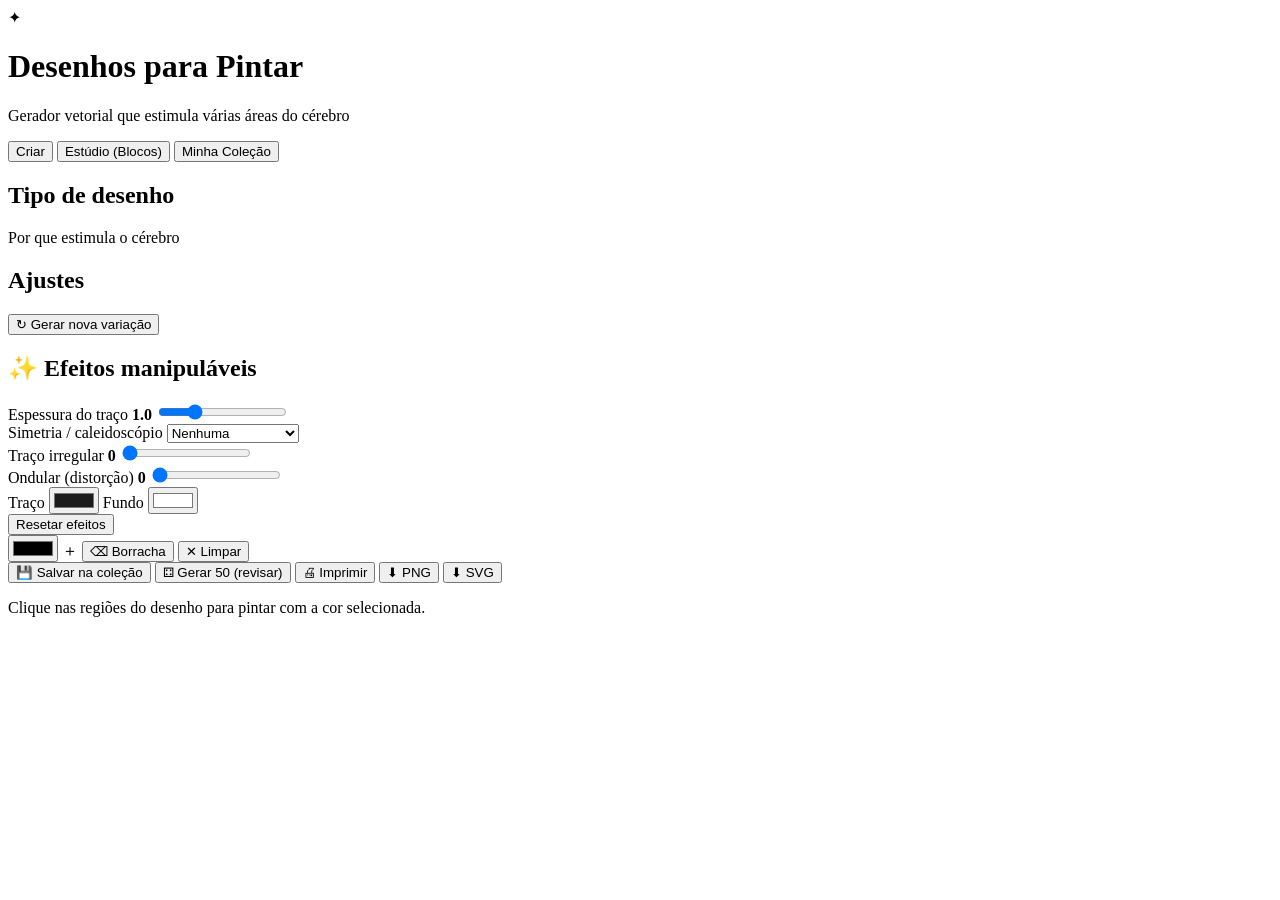
==== index.html @ e6aa1fad "setup: index base" ====
<!DOCTYPE html>
<html lang="pt-BR">
<head>
  <meta charset="UTF-8" />
  <meta name="viewport" content="width=device-width, initial-scale=1.0" />
  <title>Desenhos para Pintar · Estímulo Cerebral</title>
  <link rel="stylesheet" href="css/styles.css" />
</head>
<body>
  <header class="topo">
    <div class="marca">
      <span class="logo">✦</span>
      <div>
        <h1>Desenhos para Pintar</h1>
        <p>Gerador vetorial que estimula várias áreas do cérebro</p>
      </div>
    </div>
    <nav class="abas">
      <button id="tab-criar" class="ativo">Criar</button>
      <button id="tab-studio">Estúdio (Blocos)</button>
      <button id="tab-colecao">Minha Coleção</button>
    </nav>
  </header>

  <!-- ===================== VIEW: CRIAR ===================== -->
  <main id="view-criar" class="layout">
    <!-- Coluna 1: geradores + parâmetros -->
    <aside class="coluna painel">
      <h2 class="secao">Tipo de desenho</h2>
      <div id="lista-geradores" class="lista-geradores"></div>

      <div class="ficha">
        <h3 id="g-titulo"></h3>
        <p id="g-descricao" class="desc"></p>
        <span id="g-faixa" class="faixa"></span>
        <div id="g-areas" class="chips"></div>
        <p class="rotulo-mini">Por que estimula o cérebro</p>
        <p id="g-porque" class="porque"></p>
        <p id="g-algoritmo" class="algoritmo"></p>
      </div>

      <h2 class="secao">Ajustes</h2>
      <div id="painel-params" class="params"></div>
      <button id="btn-novo" class="btn primario largo">↻ Gerar nova variação</button>

      <h2 class="secao">✨ Efeitos manipuláveis</h2>
      <div class="efeitos">
        <div class="campo"><label>Espessura do traço <b id="fx-espessura-v">1.0</b></label>
          <input type="range" id="fx-espessura" min="30" max="300" value="100"></div>
        <div class="campo"><label>Simetria / caleidoscópio</label>
          <select id="fx-simetria">
            <option value="none">Nenhuma</option>
            <option value="h">Espelho horizontal</option>
            <option value="v">Espelho vertical</option>
            <option value="quad">Espelho 4×</option>
            <option value="radial6">Radial 6×</option>
            <option value="radial8">Radial 8×</option>
          </select></div>
        <div class="campo"><label>Traço irregular <b id="fx-rascunho-v">0</b></label>
          <input type="range" id="fx-rascunho" min="0" max="3" step="1" value="0"></div>
        <div class="campo"><label>Ondular (distorção) <b id="fx-ondular-v">0</b></label>
          <input type="range" id="fx-ondular" min="0" max="3" step="1" value="0"></div>
        <div class="campo cores">
          <label>Traço <input type="color" id="fx-cor-traco" value="#1b1b1b"></label>
          <label>Fundo <input type="color" id="fx-cor-fundo" value="#ffffff"></label>
        </div>
        <button id="fx-reset" class="btn largo">Resetar efeitos</button>
      </div>
    </aside>

    <!-- Coluna 2: palco de pintura -->
    <section class="coluna palco-wrap">
      <div class="ferramentas">
        <div id="paleta" class="paleta"></div>
        <label class="cor-custom-wrap" title="Cor personalizada">
          <input type="color" id="cor-custom" />
          <span>＋</span>
        </label>
        <span class="sep"></span>
        <button id="btn-borracha" class="btn icone" title="Borracha">⌫ Borracha</button>
        <button id="btn-limpar" class="btn icone" title="Limpar pintura">✕ Limpar</button>
      </div>

      <!-- Barra do editor de cena (só aparece em "Montar Cena") -->
      <div id="cena-tools" class="cena-tools" style="display:none">
        <div class="modo-toggle">
          <button id="modo-editar" class="ativo">✋ Editar</button>
          <button id="modo-pintar">🖌 Pintar</button>
        </div>
        <div id="edit-acoes" class="edit-acoes">
          <span class="sel-info" id="sel-info">Toque num elemento para selecionar</span>
          <div class="edit-botoes">
            <button data-ed="maior" title="Aumentar">⊕</button>
            <button data-ed="menor" title="Diminuir">⊖</button>
            <button data-ed="girar-e" title="Girar esquerda">⟲</button>
            <button data-ed="girar-d" title="Girar direita">⟳</button>
            <button data-ed="frente" title="Trazer para frente">⬆</button>
            <button data-ed="tras" title="Enviar para trás">⬇</button>
            <button data-ed="duplicar" title="Duplicar">⧉</button>
            <button data-ed="excluir" class="perigo" title="Excluir">🗑</button>
          </div>
          <div class="edit-botoes">
            <button id="btn-adicionar" class="destaque">＋ Adicionar</button>
            <button id="btn-camadas">▤ Camadas</button>
            <button data-ed="separar">✥ Separar</button>
            <button data-ed="alinhar">⊞ Auto-alinhar</button>
            <button data-ed="embaralhar">🎲 Embaralhar</button>
          </div>
        </div>
        <div id="add-panel" class="add-panel" style="display:none"></div>
        <div id="layers-panel" class="layers-panel" style="display:none"></div>
      </div>

      <div id="palco" class="palco">
        <div id="svg-host"></div>
        <div id="carregando" class="carregando" style="display:none">
          <div class="spinner"></div>
          <span>Gerando padrão…</span>
        </div>
      </div>

      <div class="acoes">
        <button id="btn-salvar" class="btn primario">💾 Salvar na coleção</button>
        <button id="btn-massa" class="btn">⚃ Gerar 50 (revisar)</button>
        <button id="btn-imprimir" class="btn">🖨 Imprimir</button>
        <button id="btn-png" class="btn">⬇ PNG</button>
        <button id="btn-svg" class="btn">⬇ SVG</button>
      </div>
      <p class="dica">Clique nas regiões do desenho para pintar com a cor selecionada.</p>
    </section>
  </main>

  <!-- ===================== VIEW: COLEÇÃO ===================== -->
  <main id="view-colecao" class="colecao" style="display:none">
    <h2 class="secao">Minha Coleção</h2>
    <p id="colecao-vazia" class="vazia">Você ainda não salvou nenhum desenho. Crie um e clique em “Salvar na coleção”.</p>
    <div id="colecao-grid" class="colecao-grid"></div>
  </main>

  <!-- ===================== VIEW: ESTÚDIO (BLOCOS) ===================== -->
  <main id="view-studio" class="studio" style="display:none">
    <aside class="st-col st-camadas">
      <h2 class="secao">Camadas <small>(infinitas)</small></h2>
      <button id="st-nova" class="btn primario largo">＋ Nova camada</button>
      <div id="st-lista" class="st-lista"></div>
      <p class="dica">Cada camada tem uma <b>fonte</b> + uma <b>pilha de blocos</b> (lógica) que transforma a imagem — como um Scratch de imagens.</p>
    </aside>
    <section class="st-col st-canvas-wrap">
      <div id="st-toolbar" class="ferramentas"></div>
      <div id="st-canvas" class="palco"><div id="st-host"></div></div>
      <div id="st-acoes" class="acoes"></div>
    </section>
    <aside class="st-col st-programa">
      <h2 class="secao">Programa da camada</h2>
      <div id="st-fonte" class="st-fonte"></div>
      <h3 class="rotulo-mini">Blocos (lógica) — executados de cima p/ baixo</h3>
      <div id="st-add-bloco"></div>
      <div id="st-blocos" class="st-blocos"></div>
    </aside>
  </main>

  <div id="toast" class="toast"></div>

  <!-- Modal: geração em massa (lote misto) -->
  <div id="batch-modal" class="modal" style="display:none">
    <div class="modal-box grande">
      <div class="modal-topo">
        <h2>Gerar lote misto — escolha geradores e quantidades</h2>
        <button id="batch-fechar" class="modal-x">✕</button>
      </div>
      <div id="batch-receita" class="batch-receita"></div>
      <div class="batch-barra">
        <button id="batch-add-gen" class="btn">＋ Adicionar gerador</button>
        <button id="batch-gerar" class="btn primario">⚡ Gerar lote</button>
        <button id="batch-parar" class="btn">⏹ Parar</button>
        <span id="batch-status" class="batch-status"></span>
      </div>
      <div class="batch-barra batch-export">
        <span class="exp-rotulo">Exportar tudo:</span>
        <button id="batch-pdf" class="btn">🖨 PDF (1 por página)</button>
        <button id="batch-todos-png" class="btn">⬇ Todos PNG</button>
        <button id="batch-todos-svg" class="btn">⬇ Todos SVG</button>
      </div>
      <div id="batch-grid" class="batch-grid"></div>
    </div>
  </div>

  <!-- Dados (carregados como script p/ funcionar com duplo-clique, sem servidor) -->
  <script src="data/dataset.js"></script>
  <script src="js/generators.js"></script>
  <script src="js/elements.js"></script>
  <script src="js/editor.js"></script>
  <script src="js/fields.js"></script>
  <script src="js/effects.js"></script>
  <script src="js/batch.js"></script>
  <script src="js/storage.js"></script>
  <script src="js/studio.js"></script>
  <script src="js/app.js"></script>
</body>
</html>
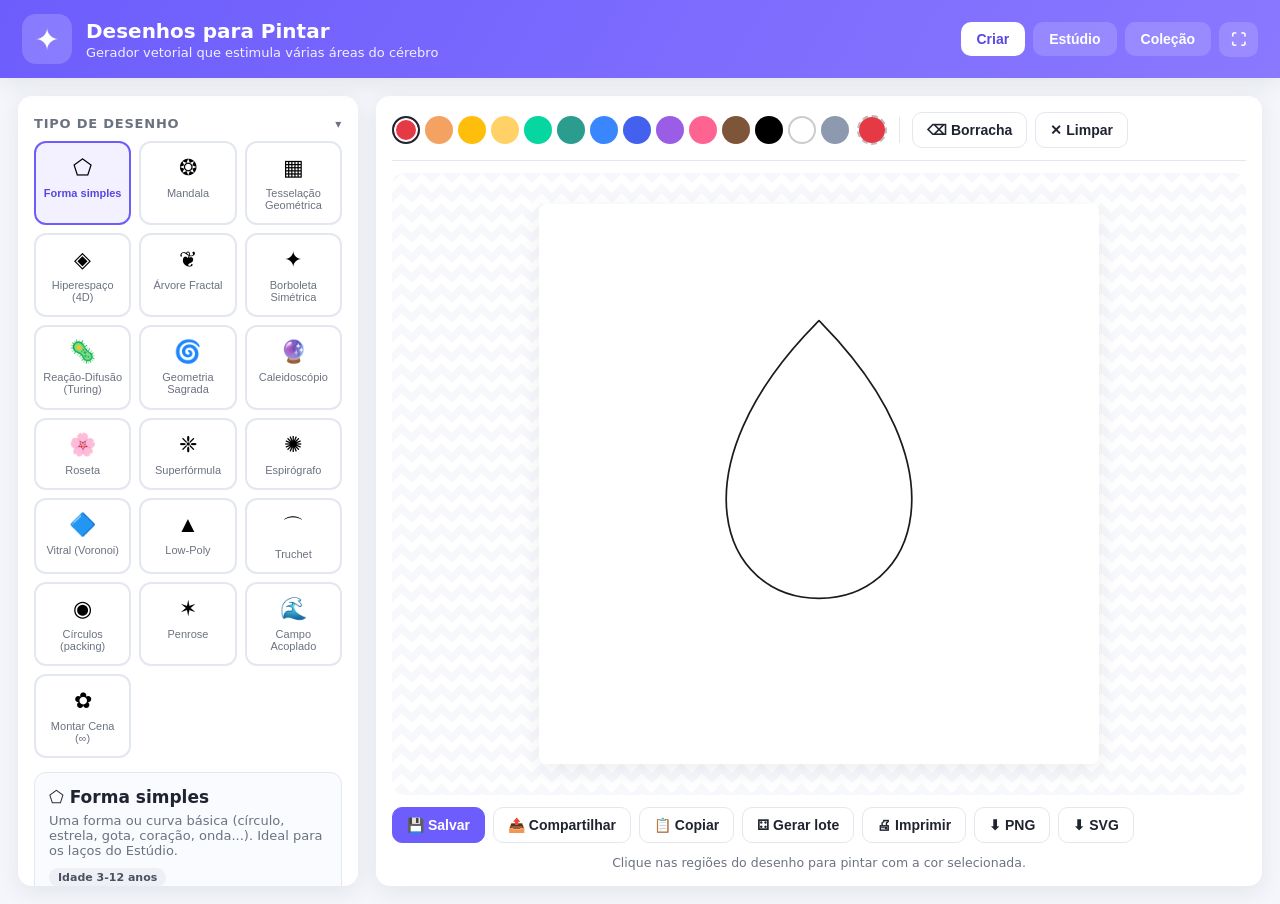
==== commit 590c30c1: "feat: melhoria layout mobile" ====
--- a/index.html
+++ b/index.html
@@ -17,8 +17,9 @@
     </div>
     <nav class="abas">
       <button id="tab-criar" class="ativo">Criar</button>
-      <button id="tab-studio">Estúdio (Blocos)</button>
-      <button id="tab-colecao">Minha Coleção</button>
+      <button id="tab-studio">Estúdio</button>
+      <button id="tab-colecao">Coleção</button>
+      <button id="btn-foco" title="Modo foco (esconder painéis)">⛶</button>
     </nav>
   </header>
 
@@ -120,8 +121,10 @@
       </div>
 
       <div class="acoes">
-        <button id="btn-salvar" class="btn primario">💾 Salvar na coleção</button>
-        <button id="btn-massa" class="btn">⚃ Gerar 50 (revisar)</button>
+        <button id="btn-salvar" class="btn primario">💾 Salvar</button>
+        <button id="btn-compartilhar" class="btn">📤 Compartilhar</button>
+        <button id="btn-copiar" class="btn">📋 Copiar</button>
+        <button id="btn-massa" class="btn">⚃ Gerar lote</button>
         <button id="btn-imprimir" class="btn">🖨 Imprimir</button>
         <button id="btn-png" class="btn">⬇ PNG</button>
         <button id="btn-svg" class="btn">⬇ SVG</button>
@@ -159,6 +162,22 @@
     </aside>
   </main>
 
+  <!-- Gaveta de cores (mobile) -->
+  <div id="sheet-paleta" class="sheet">
+    <div class="sheet-grip"></div>
+    <div class="sheet-titulo">Cores</div>
+    <div id="sheet-cores" class="sheet-cores"></div>
+  </div>
+
+  <!-- Barra inferior (mobile) -->
+  <nav id="mobile-bar" class="mobile-bar">
+    <button data-mb="gerar">↻<small>Gerar</small></button>
+    <button data-mb="cores">🎨<small>Cores</small></button>
+    <button data-mb="salvar">💾<small>Salvar</small></button>
+    <button data-mb="compartilhar">📤<small>Enviar</small></button>
+    <button data-mb="foco">⛶<small>Foco</small></button>
+  </nav>
+
   <div id="toast" class="toast"></div>
 
   <!-- Modal: geração em massa (lote misto) -->
--- a/css/styles.css
+++ b/css/styles.css
@@ -0,0 +1,437 @@
+:root {
+  --bg: #f4f6fb;
+  --card: #ffffff;
+  --ink: #1f2430;
+  --muted: #6b7280;
+  --line: #e3e7ef;
+  --brand: #6d5dfc;
+  --brand-d: #5847e0;
+  --radius: 14px;
+  --shadow: 0 6px 22px rgba(31, 36, 48, 0.08);
+  font-family: system-ui, "Segoe UI", Roboto, sans-serif;
+}
+
+* { box-sizing: border-box; }
+body {
+  margin: 0;
+  background: var(--bg);
+  color: var(--ink);
+}
+
+/* ───── Topo ───── */
+.topo {
+  display: flex; align-items: center; justify-content: space-between;
+  padding: 14px 22px;
+  background: linear-gradient(120deg, #6d5dfc, #8a78ff);
+  color: #fff;
+  box-shadow: var(--shadow);
+}
+.marca { display: flex; align-items: center; gap: 14px; }
+.logo {
+  font-size: 30px; width: 50px; height: 50px;
+  display: grid; place-items: center;
+  background: rgba(255, 255, 255, 0.18); border-radius: 14px;
+}
+.topo h1 { font-size: 20px; margin: 0; }
+.topo p { margin: 2px 0 0; font-size: 13px; opacity: 0.9; }
+.abas button {
+  background: rgba(255, 255, 255, 0.15); color: #fff;
+  border: 0; padding: 9px 16px; margin-left: 8px;
+  border-radius: 10px; cursor: pointer; font-size: 14px; font-weight: 600;
+}
+.abas button.ativo { background: #fff; color: var(--brand-d); }
+
+/* ───── Layout principal ───── */
+.layout {
+  display: grid;
+  grid-template-columns: 340px 1fr;
+  gap: 18px;
+  padding: 18px;
+  max-width: 1280px;
+  margin: 0 auto;
+}
+.coluna { min-width: 0; }
+.painel {
+  background: var(--card); border-radius: var(--radius);
+  padding: 16px; box-shadow: var(--shadow);
+  max-height: calc(100vh - 110px); overflow-y: auto;
+}
+.secao { font-size: 13px; text-transform: uppercase; letter-spacing: .06em;
+  color: var(--muted); margin: 4px 0 10px; }
+
+/* ───── Lista de geradores ───── */
+.lista-geradores {
+  display: grid; grid-template-columns: repeat(3, 1fr); gap: 8px;
+}
+.gerador-card {
+  display: flex; flex-direction: column; align-items: center; gap: 6px;
+  padding: 12px 6px; border: 2px solid var(--line); background: #fff;
+  border-radius: 12px; cursor: pointer; transition: .15s;
+}
+.gerador-card:hover { border-color: #c9c2ff; }
+.gerador-card.ativo { border-color: var(--brand); background: #f3f1ff; }
+.g-icone { font-size: 22px; }
+.g-nome { font-size: 11px; text-align: center; line-height: 1.1; color: var(--muted); }
+.gerador-card.ativo .g-nome { color: var(--brand-d); font-weight: 600; }
+
+/* ───── Ficha do gerador ───── */
+.ficha {
+  margin: 14px 0; padding: 14px; background: #fafbff;
+  border: 1px solid var(--line); border-radius: 12px;
+}
+.ficha h3 { margin: 0 0 6px; font-size: 17px; }
+.desc { margin: 0 0 8px; font-size: 13px; color: var(--muted); }
+.faixa {
+  display: inline-block; font-size: 11px; font-weight: 600;
+  background: #eef0f6; color: #4b5160; padding: 3px 9px; border-radius: 20px;
+}
+.chips { display: flex; flex-wrap: wrap; gap: 5px; margin: 10px 0; }
+.chip {
+  font-size: 11px; font-weight: 600; color: #fff;
+  background: var(--c, #888); padding: 3px 9px; border-radius: 20px;
+  cursor: help;
+}
+.rotulo-mini { font-size: 11px; text-transform: uppercase; letter-spacing: .05em;
+  color: var(--muted); margin: 10px 0 3px; }
+.porque { font-size: 12.5px; line-height: 1.5; color: #525866; margin: 0; }
+.algoritmo { font-size: 11px; color: var(--muted); margin: 8px 0 0; }
+.algoritmo code { background: #eef0f6; padding: 1px 5px; border-radius: 5px;
+  font-size: 10.5px; color: #4b5160; }
+
+/* ───── Parâmetros ───── */
+.params { display: flex; flex-direction: column; gap: 12px; margin-bottom: 14px; }
+.campo label { font-size: 13px; font-weight: 600; display: block; margin-bottom: 5px; }
+.campo label b { color: var(--brand-d); }
+.campo input[type=range] { width: 100%; accent-color: var(--brand); }
+.campo select {
+  width: 100%; padding: 8px; border: 1px solid var(--line);
+  border-radius: 8px; font-size: 14px; background: #fff;
+}
+.multi-grid { display: grid; grid-template-columns: repeat(2, 1fr); gap: 6px; }
+.multi-btn {
+  padding: 7px; border: 1.5px solid var(--line); background: #fff;
+  border-radius: 8px; cursor: pointer; font-size: 12.5px; text-transform: capitalize;
+}
+.multi-btn.on { border-color: var(--brand); background: #f0eeff; color: var(--brand-d); font-weight: 600; }
+
+/* ───── Botões ───── */
+.btn {
+  border: 1px solid var(--line); background: #fff; color: var(--ink);
+  padding: 9px 14px; border-radius: 10px; cursor: pointer; font-size: 14px;
+  font-weight: 600; transition: .15s;
+}
+.btn:hover { background: #f5f6fa; }
+.btn.primario { background: var(--brand); color: #fff; border-color: var(--brand); }
+.btn.primario:hover { background: var(--brand-d); }
+.btn.largo { width: 100%; }
+.btn.icone.ativo { background: var(--brand); color: #fff; border-color: var(--brand); }
+
+/* ───── Palco ───── */
+.palco-wrap {
+  background: var(--card); border-radius: var(--radius);
+  padding: 16px; box-shadow: var(--shadow);
+  display: flex; flex-direction: column; gap: 12px;
+}
+.ferramentas {
+  display: flex; align-items: center; gap: 8px; flex-wrap: wrap;
+  padding-bottom: 12px; border-bottom: 1px solid var(--line);
+}
+.paleta { display: flex; gap: 5px; flex-wrap: wrap; }
+.swatch {
+  width: 28px; height: 28px; border-radius: 50%; border: 2px solid transparent;
+  cursor: pointer; padding: 0; transition: transform .1s;
+}
+.swatch:hover { transform: scale(1.12); }
+.swatch.sel { border-color: var(--ink); box-shadow: 0 0 0 2px #fff inset; }
+.cor-custom-wrap {
+  position: relative; width: 30px; height: 30px; border-radius: 50%;
+  overflow: hidden; border: 2px dashed #bbb; cursor: pointer;
+  display: grid; place-items: center;
+}
+.cor-custom-wrap input { position: absolute; inset: -6px; width: 200%; height: 200%; cursor: pointer; border: 0; }
+.cor-custom-wrap span { font-size: 16px; color: #888; pointer-events: none; }
+.sep { width: 1px; height: 26px; background: var(--line); margin: 0 4px; }
+
+.palco {
+  flex: 1; display: grid; place-items: center; position: relative;
+  background:
+    linear-gradient(45deg, #f7f8fc 25%, transparent 25%) -10px 0,
+    linear-gradient(-45deg, #f7f8fc 25%, transparent 25%) -10px 0,
+    linear-gradient(45deg, transparent 75%, #f7f8fc 75%),
+    linear-gradient(-45deg, transparent 75%, #f7f8fc 75%);
+  background-size: 20px 20px; background-color: #fff;
+  border-radius: 12px; padding: 12px; min-height: 420px;
+}
+#svg-host { display: grid; place-items: center; width: 100%; }
+.palco svg {
+  width: 100%; max-width: 560px; height: auto;
+  background: #fff; border-radius: 8px; box-shadow: var(--shadow);
+}
+.palco .region { transition: fill .08s; }
+.palco .region:hover { fill-opacity: .85; }
+.palco .contorno { pointer-events: none; stroke-width: 1.4; }
+
+/* overlay de carregamento (geradores de campo são síncronos e lentos) */
+.carregando {
+  position: absolute; inset: 0; display: flex; flex-direction: column;
+  align-items: center; justify-content: center; gap: 12px;
+  background: rgba(255, 255, 255, 0.82); border-radius: 12px;
+  font-weight: 600; color: var(--brand-d); z-index: 5;
+}
+.spinner {
+  width: 44px; height: 44px; border: 5px solid #e3e0ff;
+  border-top-color: var(--brand); border-radius: 50%;
+  animation: girar 0.8s linear infinite;
+}
+@keyframes girar { to { transform: rotate(360deg); } }
+
+.acoes { display: flex; gap: 8px; flex-wrap: wrap; }
+.dica { font-size: 12.5px; color: var(--muted); margin: 0; text-align: center; }
+
+/* ───── Coleção ───── */
+.colecao { max-width: 1280px; margin: 0 auto; padding: 18px; }
+.vazia { color: var(--muted); background: #fff; padding: 30px; border-radius: var(--radius);
+  text-align: center; box-shadow: var(--shadow); }
+.colecao-grid {
+  display: grid; grid-template-columns: repeat(auto-fill, minmax(230px, 1fr)); gap: 16px;
+}
+.col-card { background: #fff; border-radius: var(--radius); overflow: hidden; box-shadow: var(--shadow); }
+.col-thumb { background: #fff; display: grid; place-items: center; padding: 10px; }
+.col-thumb svg { width: 100%; height: auto; max-height: 200px; }
+.col-info { padding: 10px 12px; }
+.col-info b { font-size: 14px; }
+.col-areas { display: flex; flex-wrap: wrap; gap: 4px; margin-top: 6px; }
+.col-acoes { display: flex; gap: 4px; padding: 0 12px 12px; flex-wrap: wrap; }
+.col-acoes button {
+  flex: 1; min-width: 52px; padding: 6px; border: 1px solid var(--line);
+  background: #fff; border-radius: 8px; cursor: pointer; font-size: 12px; font-weight: 600;
+}
+.col-acoes button:hover { background: #f5f6fa; }
+.col-acoes .perigo { color: #d6336c; border-color: #f3c0d2; }
+
+/* ───── Toast ───── */
+.toast {
+  position: fixed; bottom: 24px; left: 50%; transform: translateX(-50%) translateY(20px);
+  background: #1f2430; color: #fff; padding: 12px 22px; border-radius: 12px;
+  opacity: 0; pointer-events: none; transition: .25s; font-weight: 600; z-index: 50;
+}
+.toast.show { opacity: 1; transform: translateX(-50%) translateY(0); }
+
+/* ───── Editor de cena ───── */
+.cena-tools {
+  border: 1px solid var(--line); border-radius: 12px; padding: 10px;
+  background: #fafbff; display: flex; flex-direction: column; gap: 8px;
+}
+.modo-toggle { display: flex; gap: 6px; }
+.modo-toggle button {
+  flex: 1; padding: 8px; border: 1.5px solid var(--line); background: #fff;
+  border-radius: 8px; cursor: pointer; font-weight: 600; font-size: 13px;
+}
+.modo-toggle button.ativo { background: var(--brand); color: #fff; border-color: var(--brand); }
+.edit-acoes { display: flex; flex-direction: column; gap: 8px; }
+.sel-info { font-size: 12px; color: var(--muted); }
+.edit-acoes.tem-sel .sel-info { color: var(--brand-d); font-weight: 600; }
+.edit-botoes { display: flex; flex-wrap: wrap; gap: 5px; }
+.edit-botoes button {
+  min-width: 38px; padding: 7px 9px; border: 1px solid var(--line); background: #fff;
+  border-radius: 8px; cursor: pointer; font-size: 14px; font-weight: 600;
+}
+.edit-botoes button:hover { background: #f0eeff; border-color: #c9c2ff; }
+.edit-botoes .perigo { color: #d6336c; border-color: #f3c0d2; }
+.edit-botoes .destaque { background: var(--brand); color: #fff; border-color: var(--brand); }
+.add-panel {
+  max-height: 200px; overflow-y: auto; border-top: 1px solid var(--line);
+  padding-top: 8px; display: flex; flex-direction: column; gap: 8px;
+}
+.add-cat b { font-size: 12px; color: var(--muted); }
+.add-grid { display: grid; grid-template-columns: repeat(4, 1fr); gap: 4px; margin-top: 4px; }
+.add-grid button {
+  padding: 6px 4px; border: 1px solid var(--line); background: #fff; border-radius: 7px;
+  cursor: pointer; font-size: 11px; text-transform: capitalize;
+}
+.add-grid button:hover { background: #f0eeff; border-color: #c9c2ff; }
+/* destaque do elemento selecionado na cena */
+.palco .elemento { cursor: move; }
+.palco .elemento.sel > * { stroke: #6d5dfc; stroke-width: 3.4; }
+
+/* ───── Efeitos ───── */
+.efeitos { display: flex; flex-direction: column; gap: 11px; margin-bottom: 12px; }
+.efeitos .cores { display: flex; gap: 10px; }
+.efeitos .cores label { display: flex; align-items: center; gap: 6px; font-size: 13px; font-weight: 600; }
+.efeitos .cores input[type=color] { width: 34px; height: 28px; border: 1px solid var(--line); border-radius: 6px; padding: 0; cursor: pointer; background: none; }
+
+/* ───── Painel de camadas ───── */
+.layers-panel { max-height: 220px; overflow-y: auto; border-top: 1px solid var(--line); padding-top: 8px; display: flex; flex-direction: column; gap: 4px; }
+.vazia-mini { font-size: 12px; color: var(--muted); text-align: center; padding: 10px; }
+.layer-row { display: flex; align-items: center; gap: 3px; padding: 3px; border: 1px solid var(--line); border-radius: 7px; background: #fff; }
+.layer-row.sel { border-color: var(--brand); background: #f3f1ff; }
+.layer-row button { border: 0; background: none; cursor: pointer; font-size: 13px; padding: 3px 4px; border-radius: 5px; }
+.layer-row button:hover { background: #eceafe; }
+.layer-row .ly-nome { flex: 1; font-size: 12.5px; cursor: pointer; text-transform: capitalize; padding: 0 4px; white-space: nowrap; overflow: hidden; text-overflow: ellipsis; }
+
+/* ───── Modal genérico ───── */
+.modal {
+  position: fixed; inset: 0; background: rgba(20, 22, 30, 0.55);
+  display: flex; align-items: center; justify-content: center; z-index: 100; padding: 20px;
+}
+.modal-box {
+  background: #fff; border-radius: 16px; box-shadow: 0 20px 60px rgba(0, 0, 0, .3);
+  width: 100%; max-width: 560px; max-height: 90vh; display: flex; flex-direction: column;
+}
+.modal-box.grande { max-width: 1040px; }
+.modal-topo { display: flex; align-items: center; justify-content: space-between;
+  padding: 14px 18px; border-bottom: 1px solid var(--line); }
+.modal-topo h2 { margin: 0; font-size: 17px; }
+.modal-x { background: none; border: 0; font-size: 18px; cursor: pointer; color: var(--muted); }
+.batch-barra { display: flex; align-items: center; gap: 10px; padding: 12px 18px;
+  border-bottom: 1px solid var(--line); flex-wrap: wrap; }
+.batch-barra label { font-size: 13px; font-weight: 600; display: flex; align-items: center; gap: 6px; }
+.batch-barra select { padding: 6px; border: 1px solid var(--line); border-radius: 8px; }
+.batch-status { font-size: 13px; color: var(--muted); margin-left: auto; }
+.batch-receita { display: flex; flex-direction: column; gap: 6px; padding: 14px 18px 6px; max-height: 200px; overflow-y: auto; }
+.receita-row { display: flex; align-items: center; gap: 8px; }
+.receita-qtd { width: 64px; padding: 7px; border: 1px solid var(--line); border-radius: 8px; font-size: 14px; font-weight: 600; }
+.receita-x-lab { color: var(--muted); font-weight: 700; }
+.receita-row .st-sel { flex: 1; padding: 7px; border: 1px solid var(--line); border-radius: 8px; font-size: 13px; background: #fff; }
+.receita-del { border: 1px solid #f3c0d2; background: #fff; color: #d6336c; border-radius: 8px; cursor: pointer; padding: 6px 9px; font-size: 13px; }
+.receita-del:hover { background: #fff0f4; }
+.batch-export { background: #fafbff; }
+.exp-rotulo { font-size: 13px; font-weight: 600; color: var(--muted); }
+.batch-grid {
+  display: grid; grid-template-columns: repeat(auto-fill, minmax(150px, 1fr));
+  gap: 12px; padding: 16px; overflow-y: auto;
+}
+.batch-card { border: 1px solid var(--line); border-radius: 10px; overflow: hidden; background: #fff; }
+.batch-thumb { cursor: pointer; padding: 6px; display: grid; place-items: center; }
+.batch-thumb svg { width: 100%; height: auto; max-height: 150px; }
+.batch-thumb:hover { background: #f3f1ff; }
+.batch-acoes { display: flex; gap: 3px; padding: 4px 6px 6px; }
+.batch-acoes button {
+  flex: 1; padding: 5px; border: 1px solid var(--line); background: #fff;
+  border-radius: 6px; cursor: pointer; font-size: 11px; font-weight: 600;
+}
+.batch-acoes button:hover { background: #f0eeff; }
+.batch-acoes button.feito { background: #06d6a0; color: #fff; border-color: #06d6a0; }
+
+/* ───── Estúdio (blocos) ───── */
+.studio { display: grid; grid-template-columns: 290px 1fr 330px; gap: 16px; padding: 18px; max-width: 1480px; margin: 0 auto; }
+.st-col { background: var(--card); border-radius: var(--radius); padding: 14px; box-shadow: var(--shadow); min-width: 0; }
+.st-camadas, .st-programa { max-height: calc(100vh - 110px); overflow-y: auto; }
+.st-lista { display: flex; flex-direction: column; gap: 6px; margin: 10px 0; }
+.st-camada { display: flex; align-items: center; gap: 2px; padding: 5px 4px; border: 1px solid var(--line); border-radius: 8px; background: #fff; }
+.st-camada.sel { border-color: var(--brand); background: #f3f1ff; }
+.st-camada button { border: 0; background: none; cursor: pointer; font-size: 13px; padding: 3px; border-radius: 5px; }
+.st-camada button:hover { background: #eceafe; }
+.st-camada .perigo { color: #d6336c; }
+.st-cam-nome { flex: 1; font-size: 12.5px; cursor: pointer; white-space: nowrap; overflow: hidden; text-overflow: ellipsis; }
+.st-cam-nome small { color: var(--muted); font-weight: 400; }
+.st-canvas-wrap { display: flex; flex-direction: column; gap: 12px; }
+.st-fonte { display: flex; flex-direction: column; gap: 9px; margin-bottom: 12px; }
+.st-sel { width: 100%; padding: 7px; border: 1px solid var(--line); border-radius: 8px; font-size: 13px; background: #fff; }
+.st-blocos { display: flex; flex-direction: column; gap: 8px; margin-top: 6px; }
+.st-bloco { border-left: 6px solid var(--c, #888); background: #faf9ff; border: 1px solid var(--line); border-left-width: 6px; border-radius: 8px; padding: 8px 10px; }
+.st-bloco-top { display: flex; align-items: center; justify-content: space-between; margin-bottom: 4px; }
+.st-bloco-top b { font-size: 13px; }
+.st-bloco-top button { border: 0; background: none; cursor: pointer; font-size: 12px; padding: 2px 4px; border-radius: 4px; color: var(--muted); }
+.st-bloco-top button:hover { background: #eceafe; color: var(--ink); }
+.st-bloco .campo.mini label { font-size: 11.5px; }
+.st-bloco .campo { margin-bottom: 3px; }
+.st-fonte input[type=color] { width: 40px; height: 28px; border: 1px solid var(--line); border-radius: 6px; padding: 0; cursor: pointer; }
+
+@media (max-width: 1100px) { .studio { grid-template-columns: 1fr; } .st-camadas, .st-programa { max-height: none; } }
+
+/* ───── Topo fixo + abas roláveis ───── */
+.topo { position: sticky; top: 0; z-index: 40; }
+.abas { display: flex; align-items: center; }
+#btn-foco { background: rgba(255, 255, 255, 0.15); color: #fff; border: 0; padding: 9px 12px; margin-left: 8px; border-radius: 10px; cursor: pointer; font-size: 15px; }
+body.foco #btn-foco { background: #fff; color: var(--brand-d); }
+
+/* ───── Modo Foco (esconde painéis, canvas no máximo) ───── */
+body.foco .layout { grid-template-columns: 1fr; }
+body.foco .painel { display: none; }
+body.foco .studio { grid-template-columns: 1fr; }
+body.foco .st-camadas, body.foco .st-programa { display: none; }
+
+/* ───── Alvos de toque maiores em telas sensíveis ───── */
+@media (pointer: coarse) {
+  .btn, .edit-botoes button, .modo-toggle button, .col-acoes button, .batch-acoes button { min-height: 42px; }
+  .swatch { width: 34px; height: 34px; }
+  .gerador-card { padding: 14px 6px; }
+  .layer-row button, .st-camada button { min-width: 34px; min-height: 34px; }
+}
+
+/* ───── Responsivo ───── */
+@media (max-width: 880px) {
+  .topo { flex-direction: column; gap: 10px; align-items: stretch; padding: 12px 14px; }
+  .topo h1 { font-size: 18px; }
+  .topo p { display: none; }
+  .abas { overflow-x: auto; -webkit-overflow-scrolling: touch; white-space: nowrap; }
+  .abas button { flex: 0 0 auto; }
+
+  .layout { grid-template-columns: 1fr; gap: 12px; padding: 12px; }
+  .palco-wrap { order: -1; } /* desenho primeiro no celular */
+  .painel { max-height: none; order: 1; }
+  .palco svg { max-width: 100%; }
+  .palco { min-height: 50vh; }
+  .acoes .btn { flex: 1 1 auto; }
+  .lista-geradores { grid-template-columns: repeat(4, 1fr); }
+
+  .studio { grid-template-columns: 1fr; gap: 12px; padding: 12px; }
+  .st-canvas-wrap { order: -1; }
+
+  /* modais ocupam a tela toda */
+  .modal { padding: 0; }
+  .modal-box, .modal-box.grande { max-width: 100%; width: 100%; height: 100%; max-height: 100%; border-radius: 0; }
+  .batch-grid { grid-template-columns: repeat(auto-fill, minmax(120px, 1fr)); }
+  .receita-row { flex-wrap: wrap; }
+}
+
+@media (max-width: 480px) {
+  .lista-geradores { grid-template-columns: repeat(3, 1fr); }
+  .ferramentas { gap: 6px; }
+  .g-nome { font-size: 10px; }
+}
+
+/* ───── Seções recolhíveis (acordeão) ───── */
+.secao-tog { cursor: pointer; display: flex; align-items: center; justify-content: space-between; user-select: none; }
+.secao-tog::after { content: "▾"; font-size: 12px; color: var(--muted); transition: transform .15s; }
+.secao-tog.fechado::after { transform: rotate(-90deg); }
+.secao-corpo { display: block; }
+
+/* ───── Barra inferior (mobile) ───── */
+.mobile-bar { display: none; }
+.sheet { display: none; }
+@media (max-width: 880px) {
+  .mobile-bar.on {
+    display: flex; position: fixed; left: 0; right: 0; bottom: 0; z-index: 60;
+    background: #fff; border-top: 1px solid var(--line);
+    box-shadow: 0 -4px 18px rgba(31, 36, 48, 0.10);
+    padding: 6px 4px calc(6px + env(safe-area-inset-bottom));
+  }
+  .mobile-bar button {
+    flex: 1; display: flex; flex-direction: column; align-items: center; gap: 2px;
+    background: none; border: 0; cursor: pointer; font-size: 21px; color: var(--ink);
+    padding: 5px 0; border-radius: 10px;
+  }
+  .mobile-bar button:active { background: #f0eeff; }
+  .mobile-bar small { font-size: 10px; color: var(--muted); }
+  body { padding-bottom: 70px; } /* espaço p/ a barra */
+  body.foco { padding-bottom: 70px; }
+
+  /* gaveta de cores sobe de baixo (controlada por .aberto) */
+  .sheet.aberto {
+    display: block; position: fixed; left: 0; right: 0; bottom: calc(64px + env(safe-area-inset-bottom)); z-index: 61;
+    background: #fff; border-radius: 18px 18px 0 0; padding: 8px 14px 16px;
+    box-shadow: 0 -8px 30px rgba(31, 36, 48, 0.18);
+    animation: subir .18s ease;
+  }
+  .sheet-grip { width: 42px; height: 5px; background: #d8dbe6; border-radius: 3px; margin: 4px auto 8px; }
+  .sheet-titulo { font-size: 12px; font-weight: 700; color: var(--muted); margin-bottom: 8px; }
+  .sheet-cores { display: flex; flex-wrap: wrap; gap: 10px; align-items: center; }
+  .sheet-cores .swatch { width: 40px; height: 40px; }
+  .sheet-acao { padding: 9px 14px; border: 1px solid var(--line); border-radius: 12px; background: #fff; font-weight: 600; font-size: 13px; cursor: pointer; }
+  @keyframes subir { from { transform: translateY(100%); } to { transform: translateY(0); } }
+
+  /* esconde a paleta do topo no mobile (usa a gaveta) */
+  .palco-wrap .paleta, .cor-custom-wrap { display: none; }
+}
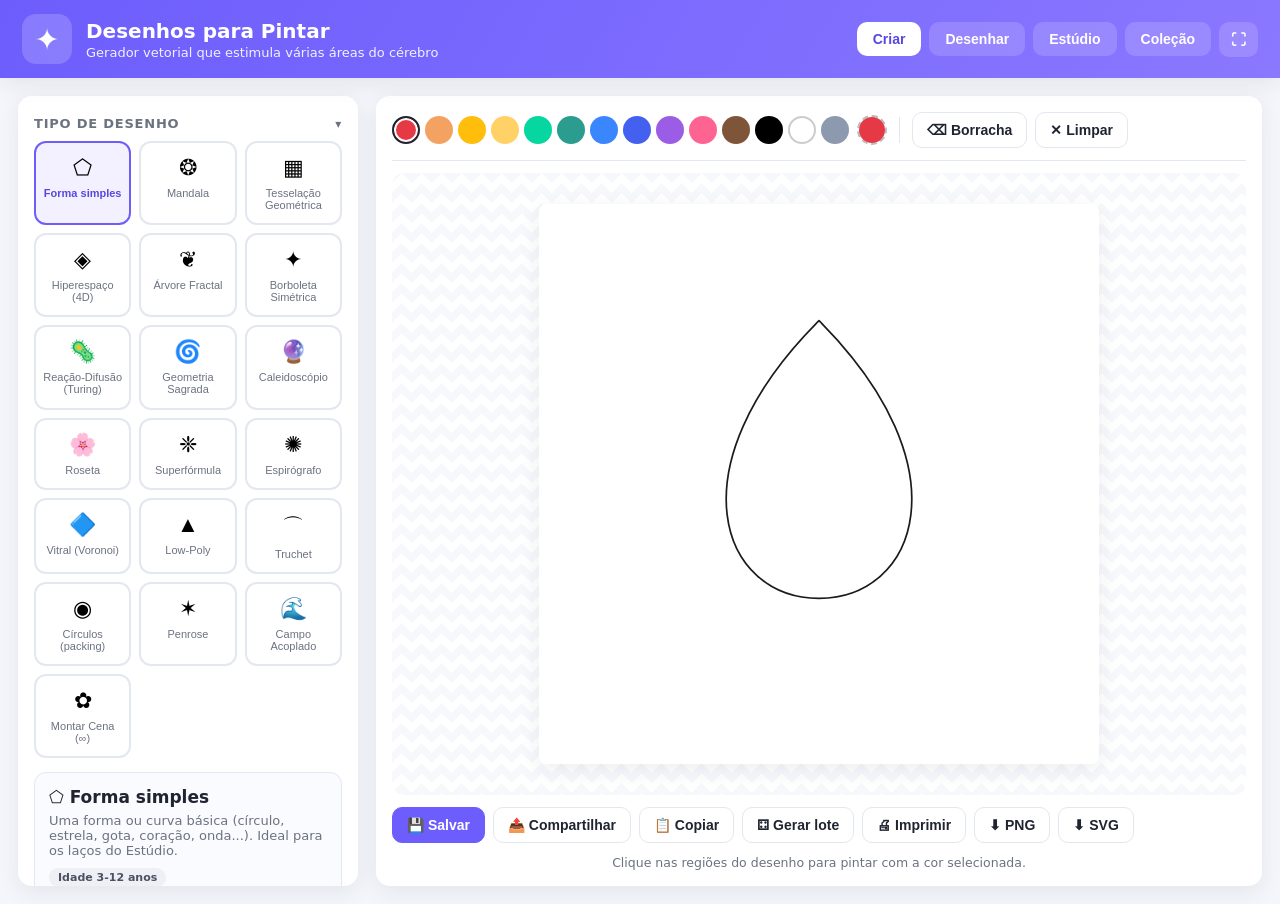
==== commit 79efb047: "feat: new ui" ====
--- a/index.html
+++ b/index.html
@@ -17,6 +17,7 @@
     </div>
     <nav class="abas">
       <button id="tab-criar" class="ativo">Criar</button>
+      <button id="tab-desenhar">Desenhar</button>
       <button id="tab-studio">Estúdio</button>
       <button id="tab-colecao">Coleção</button>
       <button id="btn-foco" title="Modo foco (esconder painéis)">⛶</button>
@@ -46,6 +47,14 @@
 
       <h2 class="secao">✨ Efeitos manipuláveis</h2>
       <div class="efeitos">
+        <p class="rotulo-mini">Transformar a figura</p>
+        <div class="campo"><label>Escala (zoom) <b id="fx-escala-v">1.0</b>×</label>
+          <input type="range" id="fx-escala" min="30" max="250" value="100"></div>
+        <div class="campo"><label>Rotação <b id="fx-rotacao-v">0</b>°</label>
+          <input type="range" id="fx-rotacao" min="-180" max="180" value="0"></div>
+        <div class="campo"><label>Inclinar (cisalhar) <b id="fx-inclinar-v">0</b>°</label>
+          <input type="range" id="fx-inclinar" min="-45" max="45" value="0"></div>
+        <p class="rotulo-mini">Estilo</p>
         <div class="campo"><label>Espessura do traço <b id="fx-espessura-v">1.0</b></label>
           <input type="range" id="fx-espessura" min="30" max="300" value="100"></div>
         <div class="campo"><label>Simetria / caleidoscópio</label>
@@ -63,8 +72,12 @@
           <input type="range" id="fx-ondular" min="0" max="3" step="1" value="0"></div>
         <div class="campo cores">
           <label>Traço <input type="color" id="fx-cor-traco" value="#1b1b1b"></label>
-          <label>Fundo <input type="color" id="fx-cor-fundo" value="#ffffff"></label>
-        </div>
+        </div>
+        <div class="campo"><label>Fundo</label>
+          <select id="fx-fundo">
+            <option value="branco">Branco</option>
+            <option value="transparente">Transparente</option>
+          </select></div>
         <button id="fx-reset" class="btn largo">Resetar efeitos</button>
       </div>
     </aside>
@@ -93,6 +106,10 @@
           <div class="edit-botoes">
             <button data-ed="maior" title="Aumentar">⊕</button>
             <button data-ed="menor" title="Diminuir">⊖</button>
+            <button data-ed="largo" title="Esticar horizontal">↔</button>
+            <button data-ed="alto" title="Esticar vertical">↕</button>
+            <button data-ed="flip-h" title="Espelhar horizontal">⇋</button>
+            <button data-ed="flip-v" title="Espelhar vertical">⤲</button>
             <button data-ed="girar-e" title="Girar esquerda">⟲</button>
             <button data-ed="girar-d" title="Girar direita">⟳</button>
             <button data-ed="frente" title="Trazer para frente">⬆</button>
@@ -136,8 +153,51 @@
   <!-- ===================== VIEW: COLEÇÃO ===================== -->
   <main id="view-colecao" class="colecao" style="display:none">
     <h2 class="secao">Minha Coleção</h2>
+    <div class="col-toolbar">
+      <label class="col-chk"><input type="checkbox" id="col-semcor"> Sem cor (linha p/ colorir)</label>
+      <button id="col-marcar" class="btn">☑ Marcar todos</button>
+      <span class="sep"></span>
+      <button id="col-imprimir" class="btn primario">🖨 Imprimir tudo</button>
+      <button id="col-exportar" class="btn">📦 Exportar coleção</button>
+      <button id="col-compartilhar" class="btn">📤 Compartilhar coleção</button>
+      <button id="col-importar-btn" class="btn">📥 Importar</button>
+      <input type="file" id="col-importar" accept="application/json,.json" hidden>
+      <span id="col-info" class="col-info"></span>
+    </div>
     <p id="colecao-vazia" class="vazia">Você ainda não salvou nenhum desenho. Crie um e clique em “Salvar na coleção”.</p>
     <div id="colecao-grid" class="colecao-grid"></div>
+  </main>
+
+  <!-- ===================== VIEW: DESENHAR ===================== -->
+  <main id="view-desenhar" class="desenhar" style="display:none">
+    <aside class="d-col d-ferramentas">
+      <h2 class="secao">🖌️ Pincéis</h2>
+      <div id="d-pinceis" class="d-tools"></div>
+      <h2 class="secao">⬡ Formas</h2>
+      <div id="d-formas" class="d-tools"></div>
+      <h2 class="secao">🎨 Cor</h2>
+      <div id="d-cores" class="paleta"></div>
+      <div class="campo"><label>Tamanho do traço <b id="d-tam-v">8</b></label>
+        <input type="range" id="d-tam" min="1" max="60" value="8"></div>
+      <div class="campo"><label>Opacidade <b id="d-op-v">100</b></label>
+        <input type="range" id="d-op" min="10" max="100" value="100"></div>
+      <div class="campo"><label>Fundo</label>
+        <select id="d-fundo">
+          <option value="branco">Branco</option>
+          <option value="transparente">Transparente</option>
+          <option value="atual">Decalque do desenho da aba Criar</option>
+        </select></div>
+    </aside>
+    <section class="d-col d-canvas-wrap">
+      <div class="ferramentas d-topo">
+        <button id="d-desfazer" class="btn icone" disabled>↶ Desfazer</button>
+        <button id="d-refazer" class="btn icone" disabled>↷ Refazer</button>
+        <button id="d-limpar" class="btn icone">🗑 Limpar</button>
+      </div>
+      <div id="d-canvas" class="palco"><div id="d-host"></div></div>
+      <div id="d-acoes" class="acoes"></div>
+      <p class="dica">Desenhe com o dedo/caneta direto na tela. Escolha um pincel ou forma à esquerda.</p>
+    </section>
   </main>
 
   <!-- ===================== VIEW: ESTÚDIO (BLOCOS) ===================== -->
@@ -214,6 +274,7 @@
   <script src="js/batch.js"></script>
   <script src="js/storage.js"></script>
   <script src="js/studio.js"></script>
+  <script src="js/draw.js"></script>
   <script src="js/app.js"></script>
 </body>
 </html>
--- a/css/styles.css
+++ b/css/styles.css
@@ -165,7 +165,7 @@
 #svg-host { display: grid; place-items: center; width: 100%; }
 .palco svg {
   width: 100%; max-width: 560px; height: auto;
-  background: #fff; border-radius: 8px; box-shadow: var(--shadow);
+  background: transparent; border-radius: 8px; box-shadow: var(--shadow);
 }
 .palco .region { transition: fill .08s; }
 .palco .region:hover { fill-opacity: .85; }
@@ -195,11 +195,18 @@
 .colecao-grid {
   display: grid; grid-template-columns: repeat(auto-fill, minmax(230px, 1fr)); gap: 16px;
 }
+.col-toolbar { display: flex; flex-wrap: wrap; align-items: center; gap: 8px; background: #fff; padding: 12px 14px; border-radius: var(--radius); box-shadow: var(--shadow); margin-bottom: 16px; }
+.col-chk { display: flex; align-items: center; gap: 6px; font-size: 13px; font-weight: 600; cursor: pointer; }
+.col-chk input { width: 18px; height: 18px; }
+.col-info { font-size: 13px; color: var(--muted); margin-left: auto; }
 .col-card { background: #fff; border-radius: var(--radius); overflow: hidden; box-shadow: var(--shadow); }
-.col-thumb { background: #fff; display: grid; place-items: center; padding: 10px; }
+.col-thumb { position: relative; background: #fff; display: grid; place-items: center; padding: 10px; }
 .col-thumb svg { width: 100%; height: auto; max-height: 200px; }
-.col-info { padding: 10px 12px; }
-.col-info b { font-size: 14px; }
+.col-sel { position: absolute; top: 6px; left: 6px; background: rgba(255,255,255,0.9); border-radius: 6px; padding: 3px; box-shadow: var(--shadow); }
+.col-sel input { width: 20px; height: 20px; cursor: pointer; }
+.col-meta { padding: 10px 12px; }
+.col-meta b { font-size: 14px; display: block; }
+.col-id { font-size: 10.5px; color: var(--muted); background: #f1f3f8; padding: 1px 6px; border-radius: 5px; display: inline-block; margin: 3px 0; }
 .col-areas { display: flex; flex-wrap: wrap; gap: 4px; margin-top: 6px; }
 .col-acoes { display: flex; gap: 4px; padding: 0 12px 12px; flex-wrap: wrap; }
 .col-acoes button {
@@ -312,6 +319,27 @@
 }
 .batch-acoes button:hover { background: #f0eeff; }
 .batch-acoes button.feito { background: #06d6a0; color: #fff; border-color: #06d6a0; }
+
+/* ───── Desenhar ───── */
+.desenhar { display: grid; grid-template-columns: 300px 1fr; gap: 16px; padding: 18px; max-width: 1280px; margin: 0 auto; }
+.d-col { background: var(--card); border-radius: var(--radius); padding: 14px; box-shadow: var(--shadow); min-width: 0; }
+.d-ferramentas { max-height: calc(100vh - 110px); overflow-y: auto; }
+.d-tools { display: grid; grid-template-columns: 1fr 1fr; gap: 6px; margin-bottom: 6px; }
+.d-tool { padding: 10px 6px; border: 1.5px solid var(--line); background: #fff; border-radius: 10px; cursor: pointer; font-size: 13px; text-align: left; }
+.d-tool:hover { border-color: #c9c2ff; background: #f6f5ff; }
+.d-tool.sel { border-color: var(--brand); background: #efecff; color: var(--brand-d); font-weight: 600; }
+.d-canvas-wrap { display: flex; flex-direction: column; gap: 12px; }
+.d-topo { gap: 8px; }
+#d-host { display: grid; place-items: center; width: 100%; touch-action: none; }
+#d-host svg { width: 100%; max-width: 600px; height: auto; background: transparent; border-radius: 8px; box-shadow: var(--shadow); cursor: crosshair; touch-action: none; }
+.d-cores .swatch { width: 30px; height: 30px; }
+
+@media (max-width: 1000px) {
+  .desenhar { grid-template-columns: 1fr; }
+  .d-ferramentas { max-height: none; order: 2; }
+  .d-canvas-wrap { order: -1; }
+  .d-tools { grid-template-columns: repeat(3, 1fr); }
+}
 
 /* ───── Estúdio (blocos) ───── */
 .studio { display: grid; grid-template-columns: 290px 1fr 330px; gap: 16px; padding: 18px; max-width: 1480px; margin: 0 auto; }
@@ -337,6 +365,13 @@
 .st-bloco .campo.mini label { font-size: 11.5px; }
 .st-bloco .campo { margin-bottom: 3px; }
 .st-fonte input[type=color] { width: 40px; height: 28px; border: 1px solid var(--line); border-radius: 6px; padding: 0; cursor: pointer; }
+.st-mini-pal { display: flex; flex-wrap: wrap; gap: 5px; align-items: center; }
+.swatch-mini { width: 24px; height: 24px; border-radius: 50%; border: 2px solid transparent; cursor: pointer; padding: 0; }
+.swatch-mini:hover { transform: scale(1.12); }
+.swatch-mini.sel { border-color: var(--ink); box-shadow: 0 0 0 2px #fff inset; }
+.st-color { width: 30px; height: 26px; border: 1px solid var(--line); border-radius: 6px; padding: 0; cursor: pointer; background: none; }
+.st-fonte .rotulo-mini { margin: 8px 0 2px; border-top: 1px dashed var(--line); padding-top: 8px; }
+.st-fonte .rotulo-mini:first-child { border-top: 0; }
 
 @media (max-width: 1100px) { .studio { grid-template-columns: 1fr; } .st-camadas, .st-programa { max-height: none; } }
 
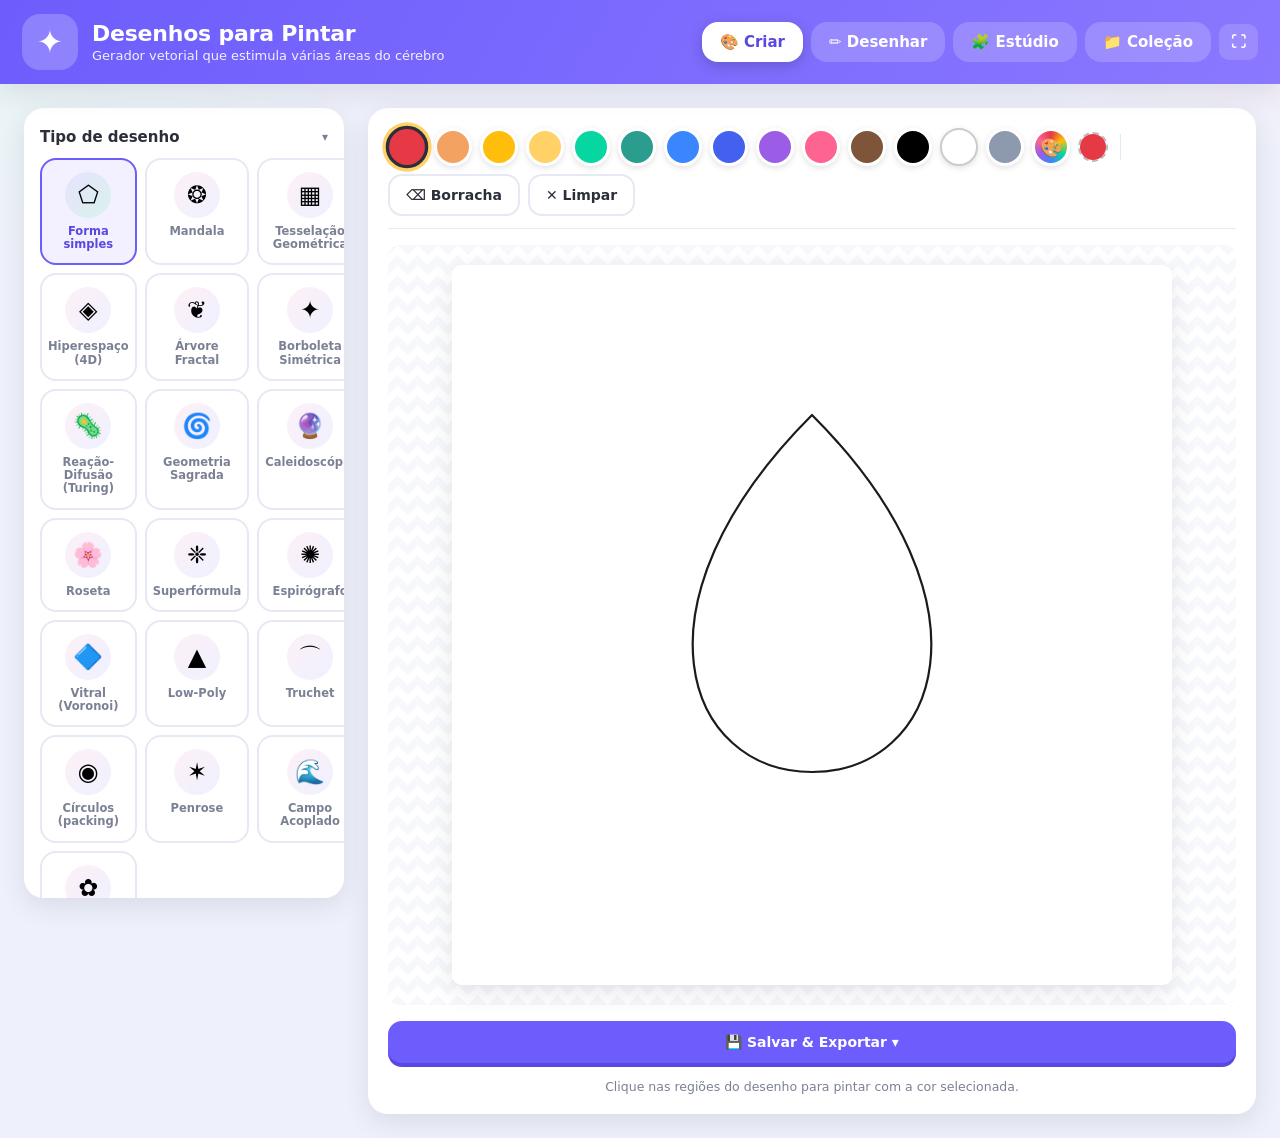
==== commit 1e14c41c: "feat: melhorias" ====
--- a/index.html
+++ b/index.html
@@ -16,10 +16,10 @@
       </div>
     </div>
     <nav class="abas">
-      <button id="tab-criar" class="ativo">Criar</button>
-      <button id="tab-desenhar">Desenhar</button>
-      <button id="tab-studio">Estúdio</button>
-      <button id="tab-colecao">Coleção</button>
+      <button id="tab-criar" class="ativo">🎨 Criar</button>
+      <button id="tab-desenhar">✏️ Desenhar</button>
+      <button id="tab-studio">🧩 Estúdio</button>
+      <button id="tab-colecao">📁 Coleção</button>
       <button id="btn-foco" title="Modo foco (esconder painéis)">⛶</button>
     </nav>
   </header>
@@ -36,9 +36,12 @@
         <p id="g-descricao" class="desc"></p>
         <span id="g-faixa" class="faixa"></span>
         <div id="g-areas" class="chips"></div>
-        <p class="rotulo-mini">Por que estimula o cérebro</p>
-        <p id="g-porque" class="porque"></p>
-        <p id="g-algoritmo" class="algoritmo"></p>
+        <button id="g-info-btn" class="g-info-btn" type="button">ⓘ Por que faz bem?</button>
+        <div id="g-edu" class="g-edu" style="display:none">
+          <p class="rotulo-mini">Por que estimula o cérebro</p>
+          <p id="g-porque" class="porque"></p>
+          <p id="g-algoritmo" class="algoritmo"></p>
+        </div>
       </div>
 
       <h2 class="secao">Ajustes</h2>
@@ -138,13 +141,7 @@
       </div>
 
       <div class="acoes">
-        <button id="btn-salvar" class="btn primario">💾 Salvar</button>
-        <button id="btn-compartilhar" class="btn">📤 Compartilhar</button>
-        <button id="btn-copiar" class="btn">📋 Copiar</button>
-        <button id="btn-massa" class="btn">⚃ Gerar lote</button>
-        <button id="btn-imprimir" class="btn">🖨 Imprimir</button>
-        <button id="btn-png" class="btn">⬇ PNG</button>
-        <button id="btn-svg" class="btn">⬇ SVG</button>
+        <button id="btn-export" class="btn primario largo">💾 Salvar &amp; Exportar ▾</button>
       </div>
       <p class="dica">Clique nas regiões do desenho para pintar com a cor selecionada.</p>
     </section>
@@ -222,20 +219,36 @@
     </aside>
   </main>
 
-  <!-- Gaveta de cores (mobile) -->
+  <!-- Estúdio de cores (gaveta) -->
   <div id="sheet-paleta" class="sheet">
     <div class="sheet-grip"></div>
-    <div class="sheet-titulo">Cores</div>
+    <div class="sheet-titulo">🎨 Estúdio de Cores</div>
     <div id="sheet-cores" class="sheet-cores"></div>
   </div>
 
-  <!-- Barra inferior (mobile) -->
+  <!-- Menu: salvar & exportar (1 ícone → tudo) -->
+  <div id="menu-export" class="modal" style="display:none">
+    <div class="modal-box">
+      <div class="modal-topo"><h2>💾 Salvar &amp; Exportar</h2><button id="menu-export-x" class="modal-x">✕</button></div>
+      <div class="menu-grid">
+        <button data-ex="salvar">💾<span>Salvar na coleção</span></button>
+        <button data-ex="compartilhar">📤<span>Compartilhar</span></button>
+        <button data-ex="copiar">📋<span>Copiar imagem</span></button>
+        <button data-ex="png">🖼️<span>Baixar PNG</span></button>
+        <button data-ex="svg">⬇<span>Baixar SVG</span></button>
+        <button data-ex="imprimir">🖨<span>Imprimir</span></button>
+        <button data-ex="lote">⚃<span>Gerar vários (lote)</span></button>
+      </div>
+    </div>
+  </div>
+
+  <!-- Navegação inferior (mobile) -->
   <nav id="mobile-bar" class="mobile-bar">
-    <button data-mb="gerar">↻<small>Gerar</small></button>
-    <button data-mb="cores">🎨<small>Cores</small></button>
-    <button data-mb="salvar">💾<small>Salvar</small></button>
-    <button data-mb="compartilhar">📤<small>Enviar</small></button>
-    <button data-mb="foco">⛶<small>Foco</small></button>
+    <button data-nav="criar">🎨<small>Criar</small></button>
+    <button data-nav="desenhar">✏️<small>Desenhar</small></button>
+    <button data-nav="studio">🧩<small>Estúdio</small></button>
+    <button data-nav="colecao">📁<small>Coleção</small></button>
+    <button data-mb="cores">🌈<small>Cores</small></button>
   </nav>
 
   <div id="toast" class="toast"></div>
--- a/css/styles.css
+++ b/css/styles.css
@@ -1,22 +1,30 @@
 :root {
-  --bg: #f4f6fb;
+  --bg: #eef1fb;
   --card: #ffffff;
-  --ink: #1f2430;
-  --muted: #6b7280;
-  --line: #e3e7ef;
+  --ink: #2b2f3a;
+  --muted: #7b8194;
+  --line: #e6e9f3;
   --brand: #6d5dfc;
   --brand-d: #5847e0;
-  --radius: 14px;
-  --shadow: 0 6px 22px rgba(31, 36, 48, 0.08);
-  font-family: system-ui, "Segoe UI", Roboto, sans-serif;
+  --amarelo: #ffd166;
+  --rosa: #ff6392;
+  --verde: #06d6a0;
+  --radius: 20px;
+  --shadow: 0 8px 26px rgba(31, 36, 48, 0.10);
+  font-family: "Nunito", "Quicksand", "Baloo 2", "Segoe UI Rounded", "Segoe UI", system-ui, sans-serif;
 }
 
 * { box-sizing: border-box; }
 body {
   margin: 0;
-  background: var(--bg);
+  background:
+    radial-gradient(1100px 500px at 110% -10%, #fdeaf2 0%, transparent 55%),
+    radial-gradient(900px 500px at -10% 0%, #e7f6f1 0%, transparent 55%),
+    var(--bg);
   color: var(--ink);
-}
+  -webkit-tap-highlight-color: transparent;
+}
+button { font-family: inherit; }
 
 /* ───── Topo ───── */
 .topo {
@@ -28,26 +36,28 @@
 }
 .marca { display: flex; align-items: center; gap: 14px; }
 .logo {
-  font-size: 30px; width: 50px; height: 50px;
+  font-size: 32px; width: 56px; height: 56px;
   display: grid; place-items: center;
-  background: rgba(255, 255, 255, 0.18); border-radius: 14px;
-}
-.topo h1 { font-size: 20px; margin: 0; }
+  background: rgba(255, 255, 255, 0.22); border-radius: 18px;
+}
+.topo h1 { font-size: 22px; margin: 0; font-weight: 900; letter-spacing: -0.01em; }
 .topo p { margin: 2px 0 0; font-size: 13px; opacity: 0.9; }
 .abas button {
-  background: rgba(255, 255, 255, 0.15); color: #fff;
-  border: 0; padding: 9px 16px; margin-left: 8px;
-  border-radius: 10px; cursor: pointer; font-size: 14px; font-weight: 600;
-}
-.abas button.ativo { background: #fff; color: var(--brand-d); }
+  background: rgba(255, 255, 255, 0.18); color: #fff;
+  border: 0; padding: 11px 18px; margin-left: 8px;
+  border-radius: 16px; cursor: pointer; font-size: 15px; font-weight: 800;
+  transition: transform .08s;
+}
+.abas button:active { transform: scale(0.94); }
+.abas button.ativo { background: #fff; color: var(--brand-d); box-shadow: 0 4px 14px rgba(0,0,0,.18); }
 
 /* ───── Layout principal ───── */
 .layout {
   display: grid;
-  grid-template-columns: 340px 1fr;
-  gap: 18px;
-  padding: 18px;
-  max-width: 1280px;
+  grid-template-columns: 320px 1fr;
+  gap: 24px;
+  padding: 24px;
+  max-width: 1400px;
   margin: 0 auto;
 }
 .coluna { min-width: 0; }
@@ -56,23 +66,29 @@
   padding: 16px; box-shadow: var(--shadow);
   max-height: calc(100vh - 110px); overflow-y: auto;
 }
-.secao { font-size: 13px; text-transform: uppercase; letter-spacing: .06em;
-  color: var(--muted); margin: 4px 0 10px; }
+.secao { font-size: 15px; font-weight: 800; color: var(--ink); margin: 4px 0 12px; }
+.secao small { font-weight: 600; color: var(--muted); font-size: 12px; }
 
 /* ───── Lista de geradores ───── */
 .lista-geradores {
   display: grid; grid-template-columns: repeat(3, 1fr); gap: 8px;
 }
 .gerador-card {
-  display: flex; flex-direction: column; align-items: center; gap: 6px;
-  padding: 12px 6px; border: 2px solid var(--line); background: #fff;
-  border-radius: 12px; cursor: pointer; transition: .15s;
-}
-.gerador-card:hover { border-color: #c9c2ff; }
+  display: flex; flex-direction: column; align-items: center; gap: 7px;
+  padding: 12px 6px; border: 2.5px solid var(--line); background: #fff;
+  border-radius: 16px; cursor: pointer; transition: transform .08s, border-color .15s, background .15s;
+}
+.gerador-card:hover { border-color: #c9c2ff; transform: translateY(-2px); }
+.gerador-card:active { transform: scale(0.95); }
 .gerador-card.ativo { border-color: var(--brand); background: #f3f1ff; }
-.g-icone { font-size: 22px; }
-.g-nome { font-size: 11px; text-align: center; line-height: 1.1; color: var(--muted); }
-.gerador-card.ativo .g-nome { color: var(--brand-d); font-weight: 600; }
+.g-icone {
+  font-size: 24px; width: 46px; height: 46px; border-radius: 50%;
+  display: grid; place-items: center;
+  background: linear-gradient(135deg, #fef0f6, #eef1ff);
+}
+.gerador-card.ativo .g-icone { background: linear-gradient(135deg, #e8e2ff, #d8f3ec); }
+.g-nome { font-size: 11.5px; text-align: center; line-height: 1.15; color: var(--muted); font-weight: 700; }
+.gerador-card.ativo .g-nome { color: var(--brand-d); }
 
 /* ───── Ficha do gerador ───── */
 .ficha {
@@ -97,6 +113,10 @@
 .algoritmo { font-size: 11px; color: var(--muted); margin: 8px 0 0; }
 .algoritmo code { background: #eef0f6; padding: 1px 5px; border-radius: 5px;
   font-size: 10.5px; color: #4b5160; }
+.g-info-btn { margin-top: 10px; width: 100%; background: #fff; border: 2px solid var(--line);
+  border-radius: 12px; padding: 9px 12px; font-size: 13px; font-weight: 800; color: var(--brand-d); cursor: pointer; }
+.g-info-btn:hover { background: #f3f1ff; border-color: #c9c2ff; }
+.g-info-btn:active { transform: scale(0.97); }
 
 /* ───── Parâmetros ───── */
 .params { display: flex; flex-direction: column; gap: 12px; margin-bottom: 14px; }
@@ -116,33 +136,36 @@
 
 /* ───── Botões ───── */
 .btn {
-  border: 1px solid var(--line); background: #fff; color: var(--ink);
-  padding: 9px 14px; border-radius: 10px; cursor: pointer; font-size: 14px;
-  font-weight: 600; transition: .15s;
+  border: 2px solid var(--line); background: #fff; color: var(--ink);
+  padding: 11px 16px; border-radius: 14px; cursor: pointer; font-size: 14px;
+  font-weight: 700; transition: transform .08s, background .15s, box-shadow .15s;
 }
 .btn:hover { background: #f5f6fa; }
-.btn.primario { background: var(--brand); color: #fff; border-color: var(--brand); }
+.btn:active { transform: scale(0.95); }
+.btn.primario { background: var(--brand); color: #fff; border-color: var(--brand); box-shadow: 0 4px 0 var(--brand-d); }
 .btn.primario:hover { background: var(--brand-d); }
+.btn.primario:active { box-shadow: 0 1px 0 var(--brand-d); transform: translateY(3px) scale(0.98); }
 .btn.largo { width: 100%; }
 .btn.icone.ativo { background: var(--brand); color: #fff; border-color: var(--brand); }
 
 /* ───── Palco ───── */
 .palco-wrap {
   background: var(--card); border-radius: var(--radius);
-  padding: 16px; box-shadow: var(--shadow);
-  display: flex; flex-direction: column; gap: 12px;
+  padding: 20px; box-shadow: var(--shadow);
+  display: flex; flex-direction: column; gap: 16px;
 }
 .ferramentas {
   display: flex; align-items: center; gap: 8px; flex-wrap: wrap;
   padding-bottom: 12px; border-bottom: 1px solid var(--line);
 }
-.paleta { display: flex; gap: 5px; flex-wrap: wrap; }
+.paleta { display: flex; gap: 8px; flex-wrap: wrap; }
 .swatch {
-  width: 28px; height: 28px; border-radius: 50%; border: 2px solid transparent;
-  cursor: pointer; padding: 0; transition: transform .1s;
-}
-.swatch:hover { transform: scale(1.12); }
-.swatch.sel { border-color: var(--ink); box-shadow: 0 0 0 2px #fff inset; }
+  width: 38px; height: 38px; border-radius: 50%; border: 3px solid #fff;
+  cursor: pointer; padding: 0; transition: transform .1s; box-shadow: 0 2px 6px rgba(0,0,0,.12);
+}
+.swatch:hover { transform: scale(1.14); }
+.swatch:active { transform: scale(0.9); }
+.swatch.sel { border-color: var(--ink); transform: scale(1.12); box-shadow: 0 0 0 3px var(--amarelo); }
 .cor-custom-wrap {
   position: relative; width: 30px; height: 30px; border-radius: 50%;
   overflow: hidden; border: 2px dashed #bbb; cursor: pointer;
@@ -160,12 +183,12 @@
     linear-gradient(45deg, transparent 75%, #f7f8fc 75%),
     linear-gradient(-45deg, transparent 75%, #f7f8fc 75%);
   background-size: 20px 20px; background-color: #fff;
-  border-radius: 12px; padding: 12px; min-height: 420px;
+  border-radius: 12px; padding: 20px; min-height: 540px;
 }
 #svg-host { display: grid; place-items: center; width: 100%; }
 .palco svg {
-  width: 100%; max-width: 560px; height: auto;
-  background: transparent; border-radius: 8px; box-shadow: var(--shadow);
+  width: 100%; max-width: 720px; height: auto;
+  background: transparent; border-radius: 10px; box-shadow: var(--shadow);
 }
 .palco .region { transition: fill .08s; }
 .palco .region:hover { fill-opacity: .85; }
@@ -321,7 +344,7 @@
 .batch-acoes button.feito { background: #06d6a0; color: #fff; border-color: #06d6a0; }
 
 /* ───── Desenhar ───── */
-.desenhar { display: grid; grid-template-columns: 300px 1fr; gap: 16px; padding: 18px; max-width: 1280px; margin: 0 auto; }
+.desenhar { display: grid; grid-template-columns: 300px 1fr; gap: 24px; padding: 24px; max-width: 1400px; margin: 0 auto; }
 .d-col { background: var(--card); border-radius: var(--radius); padding: 14px; box-shadow: var(--shadow); min-width: 0; }
 .d-ferramentas { max-height: calc(100vh - 110px); overflow-y: auto; }
 .d-tools { display: grid; grid-template-columns: 1fr 1fr; gap: 6px; margin-bottom: 6px; }
@@ -331,7 +354,8 @@
 .d-canvas-wrap { display: flex; flex-direction: column; gap: 12px; }
 .d-topo { gap: 8px; }
 #d-host { display: grid; place-items: center; width: 100%; touch-action: none; }
-#d-host svg { width: 100%; max-width: 600px; height: auto; background: transparent; border-radius: 8px; box-shadow: var(--shadow); cursor: crosshair; touch-action: none; }
+#d-host svg { width: 100%; max-width: 760px; height: auto; background: transparent; border-radius: 10px; box-shadow: var(--shadow); cursor: crosshair; touch-action: none; }
+#d-canvas { min-height: 60vh; padding: 18px; }
 .d-cores .swatch { width: 30px; height: 30px; }
 
 @media (max-width: 1000px) {
@@ -433,40 +457,87 @@
 .secao-tog.fechado::after { transform: rotate(-90deg); }
 .secao-corpo { display: block; }
 
-/* ───── Barra inferior (mobile) ───── */
+/* ───── Navegação inferior (mobile) ───── */
 .mobile-bar { display: none; }
 .sheet { display: none; }
+.sheet-grip { display: none; }
+
+/* botão "mais cores" no fim da paleta (anel arco-íris) */
+.swatch-mais {
+  background: conic-gradient(from 0deg, #e63946, #ffbe0b, #06d6a0, #3a86ff, #9b5de5, #ff6392, #e63946) !important;
+  display: grid; place-items: center; font-size: 18px; border: 3px solid #fff !important;
+}
+
+/* menu Salvar & Exportar (botões grandes) */
+.menu-grid { display: grid; grid-template-columns: 1fr 1fr; gap: 10px; padding: 16px; }
+.menu-grid button {
+  display: flex; flex-direction: column; align-items: center; gap: 6px;
+  padding: 16px 8px; border: 2px solid var(--line); background: #fff;
+  border-radius: 16px; cursor: pointer; font-size: 22px; transition: transform .08s;
+}
+.menu-grid button span { font-size: 12.5px; font-weight: 700; color: var(--ink); }
+.menu-grid button:hover { border-color: #c9c2ff; background: #f6f5ff; }
+.menu-grid button:active { transform: scale(0.95); }
+
+/* Estúdio de cores — funciona como modal no desktop e gaveta no mobile */
+.sheet.aberto {
+  display: block; position: fixed; z-index: 80;
+  right: 18px; bottom: 90px; width: 360px; max-height: 78vh; overflow-y: auto;
+  background: #fff; border-radius: 16px; padding: 14px;
+  box-shadow: 0 14px 50px rgba(31, 36, 48, 0.28); border: 1px solid var(--line);
+  animation: subir .18s ease;
+}
+.sheet-titulo { font-size: 15px; font-weight: 700; margin-bottom: 10px; }
+.cor-grupo-tit { font-size: 12px; font-weight: 700; color: var(--muted); margin: 10px 0 5px; }
+.cor-linha { display: flex; flex-wrap: wrap; gap: 7px; }
+.swatch-g { width: 32px; height: 32px; border-radius: 9px; border: 2px solid transparent; cursor: pointer; padding: 0; }
+.swatch-g:hover { transform: scale(1.1); }
+.swatch-g.sel { border-color: var(--ink); box-shadow: 0 0 0 2px #fff inset; }
+.cor-arco { display: flex; flex-direction: column; gap: 8px; }
+.slider-hue { -webkit-appearance: none; height: 16px; border-radius: 8px; background: linear-gradient(to right, #ff0000, #ffff00, #00ff00, #00ffff, #0000ff, #ff00ff, #ff0000); }
+.slider-luz { -webkit-appearance: none; height: 14px; border-radius: 7px; background: linear-gradient(to right, #000, #888, #fff); }
+.cor-arco input { width: 100%; }
+.cor-preview { align-self: flex-start; padding: 7px 18px; border-radius: 10px; border: 2px solid var(--line); font-weight: 700; color: #fff; text-shadow: 0 1px 2px rgba(0,0,0,.4); cursor: pointer; }
+.cor-mix { display: flex; align-items: center; gap: 8px; }
+.mix-slot { width: 46px; height: 46px; border-radius: 12px; border: 3px solid var(--line); cursor: pointer; color: #fff; font-weight: 800; text-shadow: 0 1px 2px rgba(0,0,0,.5); }
+.mix-slot.ativo { border-color: var(--brand); box-shadow: 0 0 0 3px #efecff; }
+.mix-op { font-size: 20px; font-weight: 700; color: var(--muted); }
+.mix-result { width: 52px; height: 46px; border-radius: 12px; border: 2px solid var(--ink); cursor: pointer; }
+.cor-degrade { display: flex; align-items: center; gap: 7px; font-size: 13px; font-weight: 600; margin-top: 8px; cursor: pointer; }
+.cor-textura { display: flex; flex-wrap: wrap; gap: 6px; }
+.tex-btn { padding: 8px 12px; border: 1.5px solid var(--line); background: #fff; border-radius: 10px; cursor: pointer; font-size: 12.5px; font-weight: 600; }
+.tex-btn.sel { border-color: var(--brand); background: #efecff; color: var(--brand-d); }
+.cor-acoes { display: flex; gap: 6px; margin-top: 12px; }
+.sheet-acao { flex: 1; padding: 11px 10px; border: 1px solid var(--line); border-radius: 12px; background: #fff; font-weight: 700; font-size: 13px; cursor: pointer; }
+.sheet-acao.primario { background: var(--brand); color: #fff; border-color: var(--brand); }
+@keyframes subir { from { opacity: 0; transform: translateY(12px); } to { opacity: 1; transform: translateY(0); } }
+
 @media (max-width: 880px) {
-  .mobile-bar.on {
+  .mobile-bar {
     display: flex; position: fixed; left: 0; right: 0; bottom: 0; z-index: 60;
     background: #fff; border-top: 1px solid var(--line);
     box-shadow: 0 -4px 18px rgba(31, 36, 48, 0.10);
-    padding: 6px 4px calc(6px + env(safe-area-inset-bottom));
+    padding: 5px 2px calc(5px + env(safe-area-inset-bottom));
   }
   .mobile-bar button {
     flex: 1; display: flex; flex-direction: column; align-items: center; gap: 2px;
-    background: none; border: 0; cursor: pointer; font-size: 21px; color: var(--ink);
+    background: none; border: 0; cursor: pointer; font-size: 22px; color: var(--ink);
     padding: 5px 0; border-radius: 10px;
   }
-  .mobile-bar button:active { background: #f0eeff; }
+  .mobile-bar button.ativo { background: #efecff; color: var(--brand-d); }
   .mobile-bar small { font-size: 10px; color: var(--muted); }
-  body { padding-bottom: 70px; } /* espaço p/ a barra */
-  body.foco { padding-bottom: 70px; }
-
-  /* gaveta de cores sobe de baixo (controlada por .aberto) */
-  .sheet.aberto {
-    display: block; position: fixed; left: 0; right: 0; bottom: calc(64px + env(safe-area-inset-bottom)); z-index: 61;
-    background: #fff; border-radius: 18px 18px 0 0; padding: 8px 14px 16px;
-    box-shadow: 0 -8px 30px rgba(31, 36, 48, 0.18);
-    animation: subir .18s ease;
-  }
-  .sheet-grip { width: 42px; height: 5px; background: #d8dbe6; border-radius: 3px; margin: 4px auto 8px; }
-  .sheet-titulo { font-size: 12px; font-weight: 700; color: var(--muted); margin-bottom: 8px; }
-  .sheet-cores { display: flex; flex-wrap: wrap; gap: 10px; align-items: center; }
-  .sheet-cores .swatch { width: 40px; height: 40px; }
-  .sheet-acao { padding: 9px 14px; border: 1px solid var(--line); border-radius: 12px; background: #fff; font-weight: 600; font-size: 13px; cursor: pointer; }
-  @keyframes subir { from { transform: translateY(100%); } to { transform: translateY(0); } }
-
-  /* esconde a paleta do topo no mobile (usa a gaveta) */
-  .palco-wrap .paleta, .cor-custom-wrap { display: none; }
-}
+  .mobile-bar button.ativo small { color: var(--brand-d); }
+  body { padding-bottom: 74px; }
+  body.foco { padding-bottom: 74px; }
+  .fab { bottom: 84px; right: 14px; }
+
+  /* gaveta sobe de baixo (vira full-width) */
+  .sheet.aberto { left: 0; right: 0; bottom: calc(70px + env(safe-area-inset-bottom)); width: auto; border-radius: 18px 18px 0 0; max-height: 70vh; }
+  .sheet-grip { display: block; width: 42px; height: 5px; background: #d8dbe6; border-radius: 3px; margin: 0 auto 8px; }
+
+  /* paleta sempre visível no mobile (rolagem horizontal) — colorir num toque */
+  .cor-custom-wrap { display: none; }
+  .ferramentas { flex-wrap: nowrap; overflow-x: auto; -webkit-overflow-scrolling: touch; padding-bottom: 14px; }
+  .palco-wrap .paleta { flex-wrap: nowrap; }
+  .swatch { width: 42px; height: 42px; }
+}
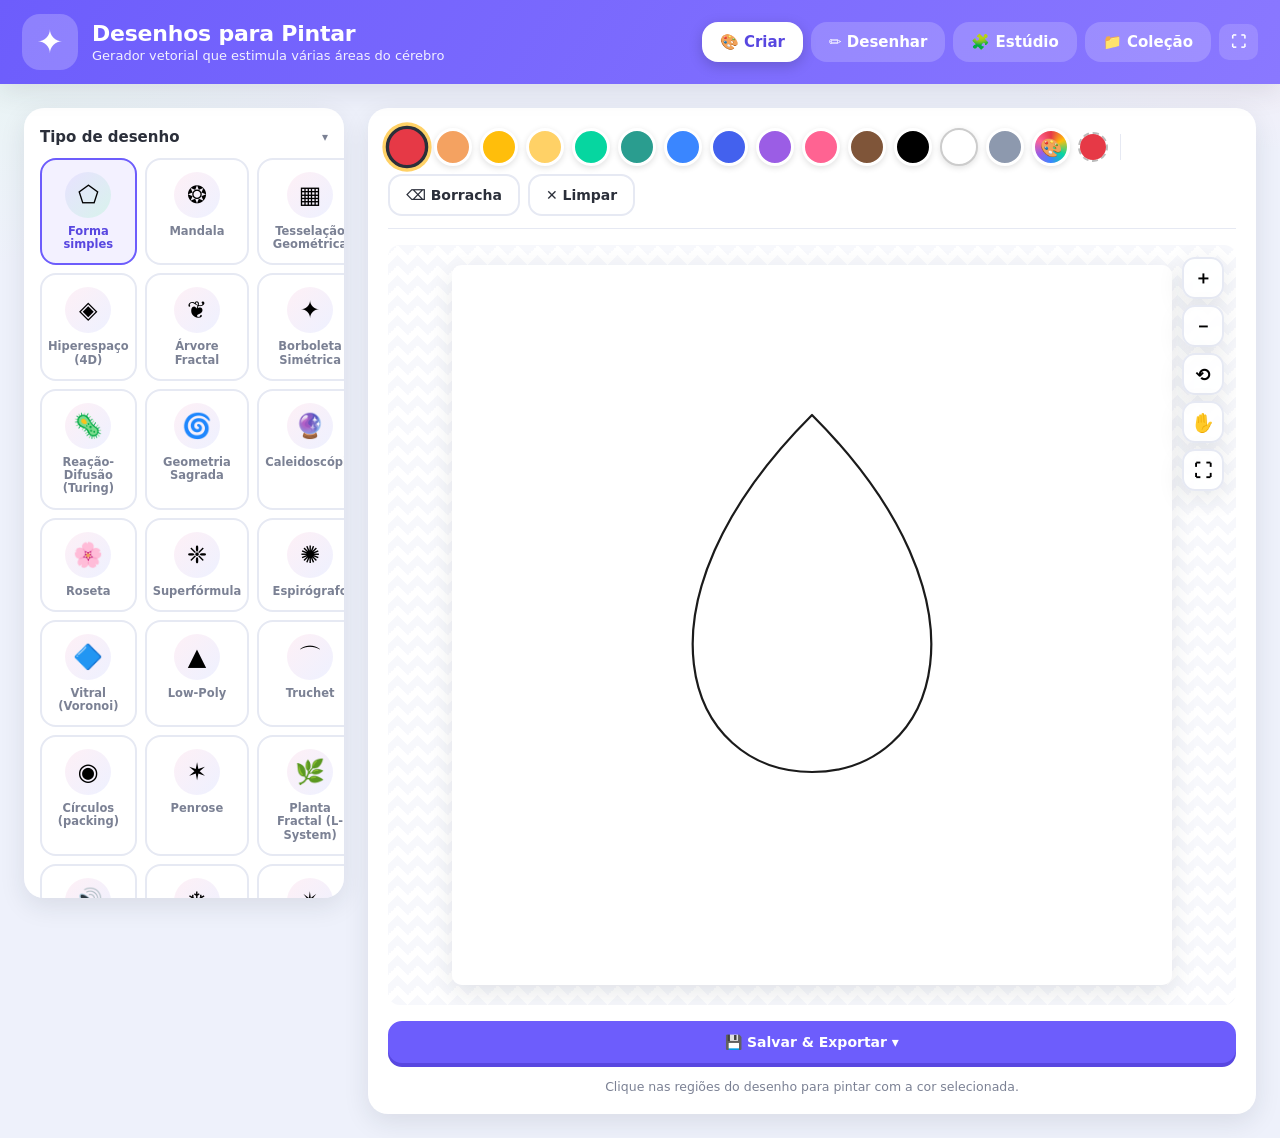
==== commit 728aca6f: "feat: increments" ====
--- a/index.html
+++ b/index.html
@@ -134,6 +134,13 @@
 
       <div id="palco" class="palco">
         <div id="svg-host"></div>
+        <div id="zoom-ctrls" class="zoom-ctrls">
+          <button data-z="mais" title="Aproximar">＋</button>
+          <button data-z="menos" title="Afastar">－</button>
+          <button data-z="reset" title="Encaixar">⟲</button>
+          <button data-z="pan" title="Mover o desenho">✋</button>
+          <button data-z="cheia" title="Tela cheia">⛶</button>
+        </div>
         <div id="carregando" class="carregando" style="display:none">
           <div class="spinner"></div>
           <span>Gerando padrão…</span>
@@ -288,6 +295,7 @@
   <script src="js/storage.js"></script>
   <script src="js/studio.js"></script>
   <script src="js/draw.js"></script>
+  <script src="js/zoom.js"></script>
   <script src="js/app.js"></script>
 </body>
 </html>
--- a/css/styles.css
+++ b/css/styles.css
@@ -176,7 +176,7 @@
 .sep { width: 1px; height: 26px; background: var(--line); margin: 0 4px; }
 
 .palco {
-  flex: 1; display: grid; place-items: center; position: relative;
+  flex: 1; display: grid; place-items: center; position: relative; overflow: hidden;
   background:
     linear-gradient(45deg, #f7f8fc 25%, transparent 25%) -10px 0,
     linear-gradient(-45deg, #f7f8fc 25%, transparent 25%) -10px 0,
@@ -193,6 +193,24 @@
 .palco .region { transition: fill .08s; }
 .palco .region:hover { fill-opacity: .85; }
 .palco .contorno { pointer-events: none; stroke-width: 1.4; }
+
+/* ───── Zoom / tela cheia ───── */
+.zoom-ctrls { position: absolute; top: 12px; right: 12px; z-index: 6; display: flex; flex-direction: column; gap: 6px; }
+.zoom-ctrls button {
+  width: 42px; height: 42px; border-radius: 13px; border: 2px solid var(--line);
+  background: rgba(255, 255, 255, 0.94); cursor: pointer; font-size: 18px; font-weight: 800;
+  box-shadow: var(--shadow); transition: transform .08s;
+}
+.zoom-ctrls button:active { transform: scale(0.9); }
+.zoom-ctrls button.ativo { background: var(--brand); color: #fff; border-color: var(--brand); }
+.palco-wrap.cheia {
+  position: fixed; inset: 0; z-index: 90; max-width: none; margin: 0; border-radius: 0;
+}
+.palco-wrap.cheia .palco { min-height: 0; flex: 1; }
+.palco-wrap.cheia .palco svg { max-width: 96vw; max-height: calc(100vh - 220px); width: auto; }
+
+/* ───── Fix canvas do Estúdio ───── */
+#st-host { display: grid; place-items: center; width: 100%; }
 
 /* overlay de carregamento (geradores de campo são síncronos e lentos) */
 .carregando {
@@ -397,7 +415,7 @@
 .st-fonte .rotulo-mini { margin: 8px 0 2px; border-top: 1px dashed var(--line); padding-top: 8px; }
 .st-fonte .rotulo-mini:first-child { border-top: 0; }
 
-@media (max-width: 1100px) { .studio { grid-template-columns: 1fr; } .st-camadas, .st-programa { max-height: none; } }
+@media (max-width: 1100px) { .studio { grid-template-columns: 1fr; } .st-camadas, .st-programa { max-height: none; } .st-canvas-wrap { order: -1; } }
 
 /* ───── Topo fixo + abas roláveis ───── */
 .topo { position: sticky; top: 0; z-index: 40; }
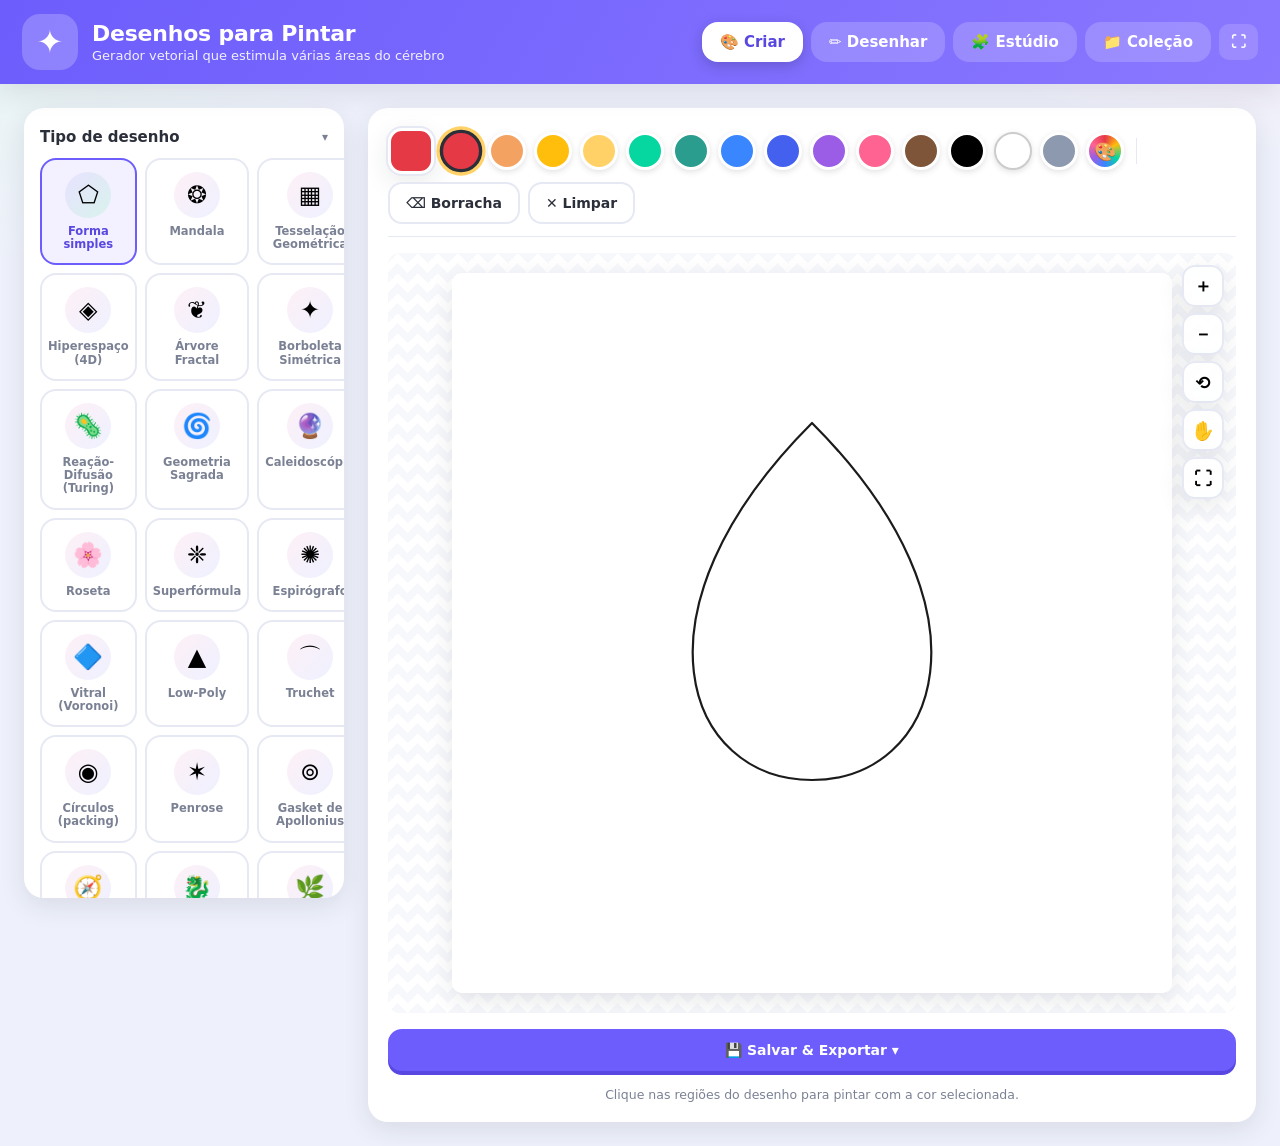
==== commit 7b871f88: "feat: new  math" ====
--- a/index.html
+++ b/index.html
@@ -88,11 +88,8 @@
     <!-- Coluna 2: palco de pintura -->
     <section class="coluna palco-wrap">
       <div class="ferramentas">
+        <button id="cor-atual" class="cor-atual" title="Sua cor — toque para mais cores e misturar"></button>
         <div id="paleta" class="paleta"></div>
-        <label class="cor-custom-wrap" title="Cor personalizada">
-          <input type="color" id="cor-custom" />
-          <span>＋</span>
-        </label>
         <span class="sep"></span>
         <button id="btn-borracha" class="btn icone" title="Borracha">⌫ Borracha</button>
         <button id="btn-limpar" class="btn icone" title="Limpar pintura">✕ Limpar</button>
--- a/css/styles.css
+++ b/css/styles.css
@@ -166,13 +166,14 @@
 .swatch:hover { transform: scale(1.14); }
 .swatch:active { transform: scale(0.9); }
 .swatch.sel { border-color: var(--ink); transform: scale(1.12); box-shadow: 0 0 0 3px var(--amarelo); }
-.cor-custom-wrap {
-  position: relative; width: 30px; height: 30px; border-radius: 50%;
-  overflow: hidden; border: 2px dashed #bbb; cursor: pointer;
-  display: grid; place-items: center;
-}
-.cor-custom-wrap input { position: absolute; inset: -6px; width: 200%; height: 200%; cursor: pointer; border: 0; }
-.cor-custom-wrap span { font-size: 16px; color: #888; pointer-events: none; }
+/* indicador grande da cor ativa — sempre visível, abre o estúdio de cores */
+.cor-atual {
+  width: 46px; height: 46px; min-width: 46px; border-radius: 14px; cursor: pointer;
+  border: 3px solid #fff; box-shadow: 0 0 0 2px var(--line), var(--shadow);
+  display: grid; place-items: center; font-size: 18px; color: #fff; text-shadow: 0 1px 2px rgba(0,0,0,.5);
+  transition: transform .08s;
+}
+.cor-atual:active { transform: scale(0.92); }
 .sep { width: 1px; height: 26px; background: var(--line); margin: 0 4px; }
 
 .palco {
